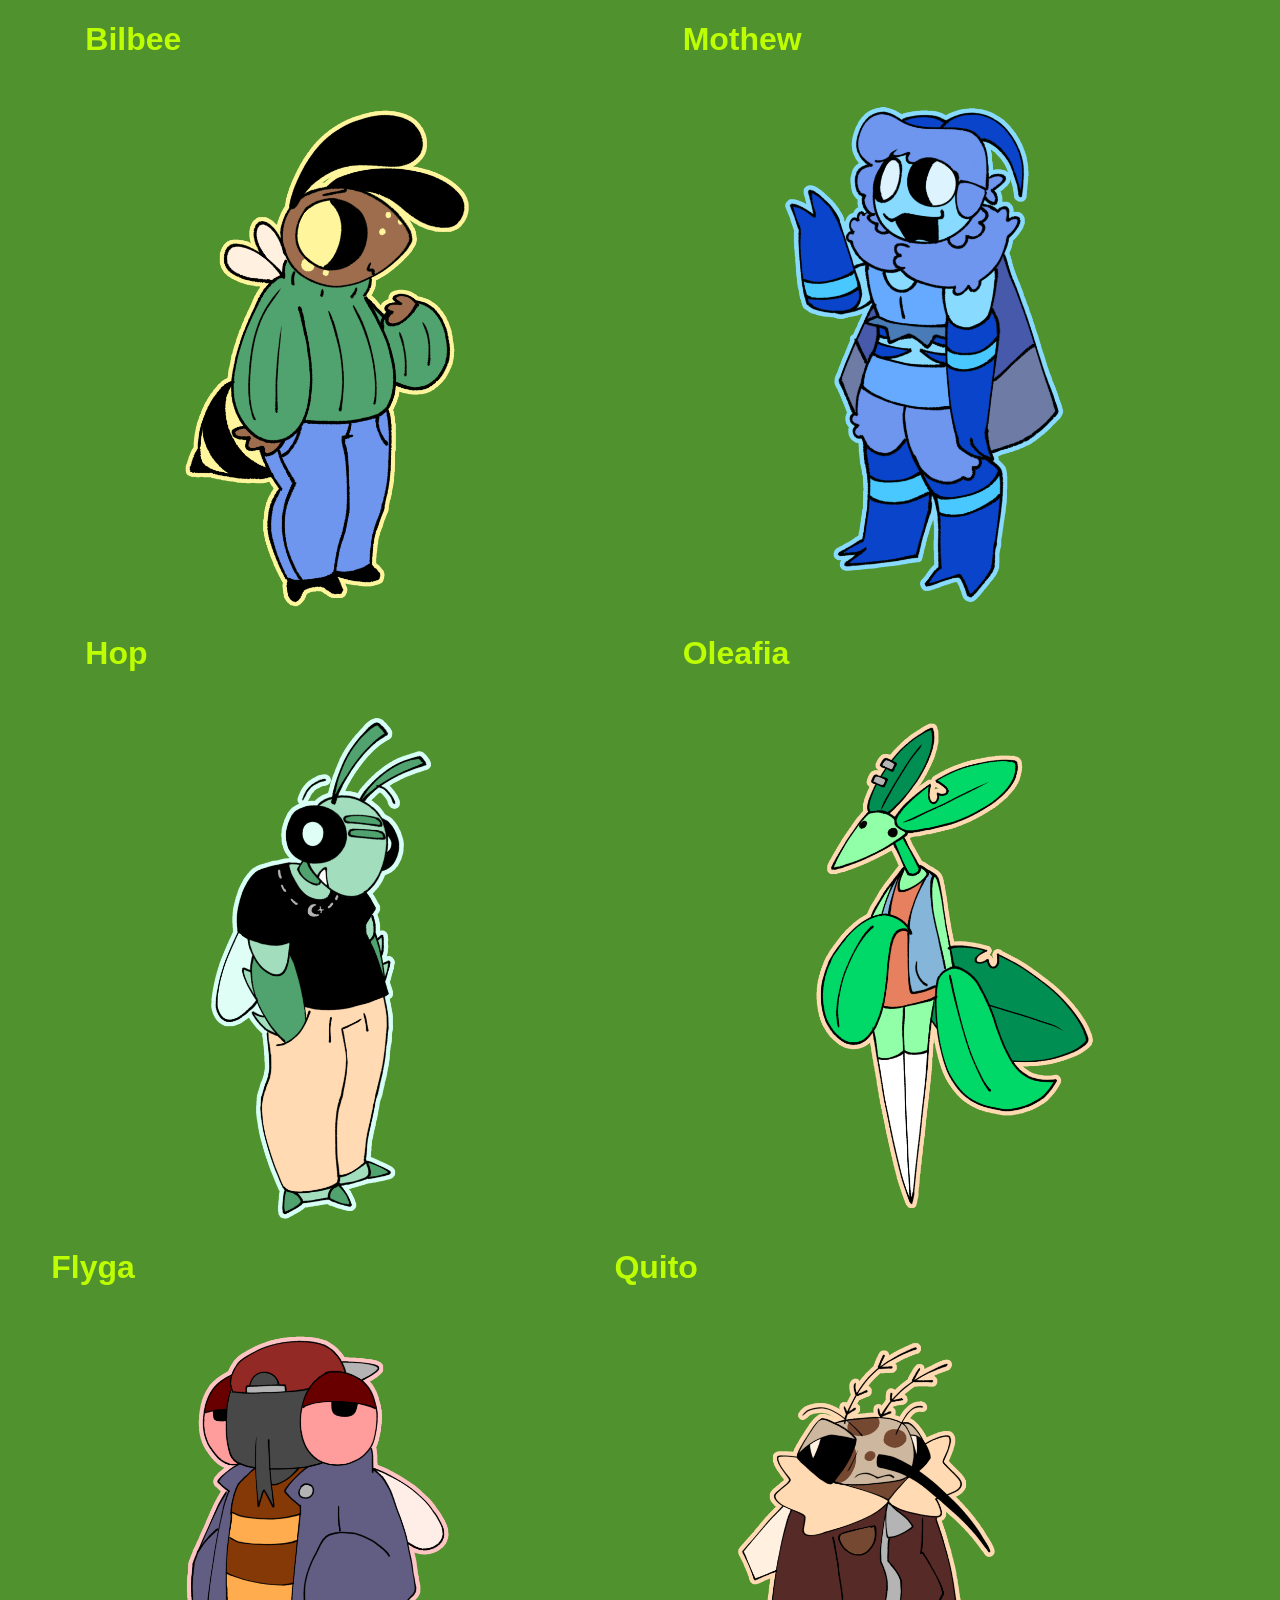
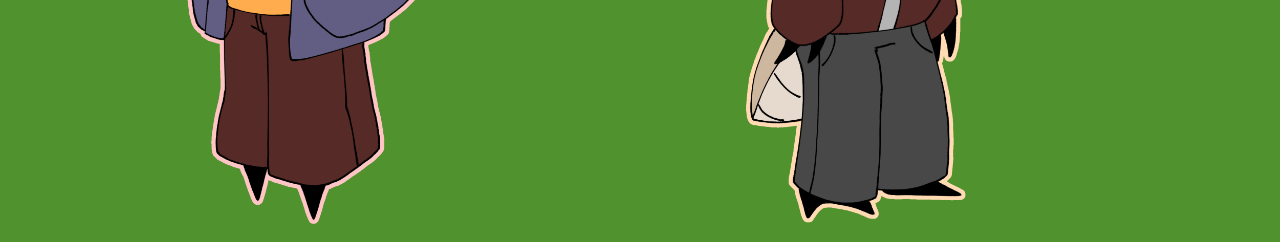
==== characters.html @ 2f62a04a "made a basic character page" ====
<!DOCTYPE html>
<html lang="en">
<head>
    <meta charset="UTF-8">
    <meta name="viewport" content="width=device-width, initial-scale=1.0">
    <title>Bugs & Bugs</title>
    <link rel="shortcut icon" href="bilbee.ico" type="image/x-icon">
    <link rel="stylesheet" href="style.css">
</head>
<body>
    <div class="characters">
        <div><h1>Bilbee</h1><br><img src="images/bilbee.png" alt="bilbee" class="imageCharacters"></div>
        <div><h1>Mothew</h1><br><img src="images/mothew.png" alt="mothew" class="imageCharacters"></div>
        <div><h1>Hop</h1><br><img src="images/hop.png" alt="hop" class="imageCharacters"></div>
        <div><h1>Oleafia</h1><br><img src="images/oleafia.png" alt="oleafia" class="imageCharacters"></div>
        <div><h1>Flyga</h1><br><img src="images/flyga.png" alt="flyga" class="imageCharacters"></div>
        <div><h1>Quito</h1><br><img src="images/quito.png" alt="quito" class="imageCharacters"></div>
        <div><h1></h1><br><img src="images/.png" alt="" class="imageCharacters"></div>
        <div><h1></h1><br><img src="images/.png" alt="" class="imageCharacters"></div>
    </div>
    <script src="script.js"></script>
</body>
</html>
---- style.css ----
body {
    color: rgba(189, 254, 2);
    background-color: rgba(80, 146, 45);
    margin: 0;
    font-family: sans-serif;
}
center {
    padding-top: 10vh;
}
.container {
    color: rgba(80, 146, 45);
    background-color: rgba(189, 254, 2);
    width: 100vw;
    height: 7vh;
    display: flex;
    justify-content: center;
    align-items: center;
    position: fixed;
}
button {
    height: 6vh;
    border: none;
    border-radius: 5px;
    background-color: rgba(80, 146, 45);
    margin: 5px;
    transition: background 0.25s;
}
button:hover {
    transition: 0.25s;
    background: rgb(99, 180, 55);
}
button:focus {
  background: rgb(99, 180, 55);
  transition: none;
}
a {
    color: rgba(189, 254, 2);
    text-decoration: none;
    font-size: xx-large;
}
.characters {
    display: flex;
    justify-content: space-evenly;
    flex-wrap: wrap;
}
.imageCharacters {
    width: 40vw;
}
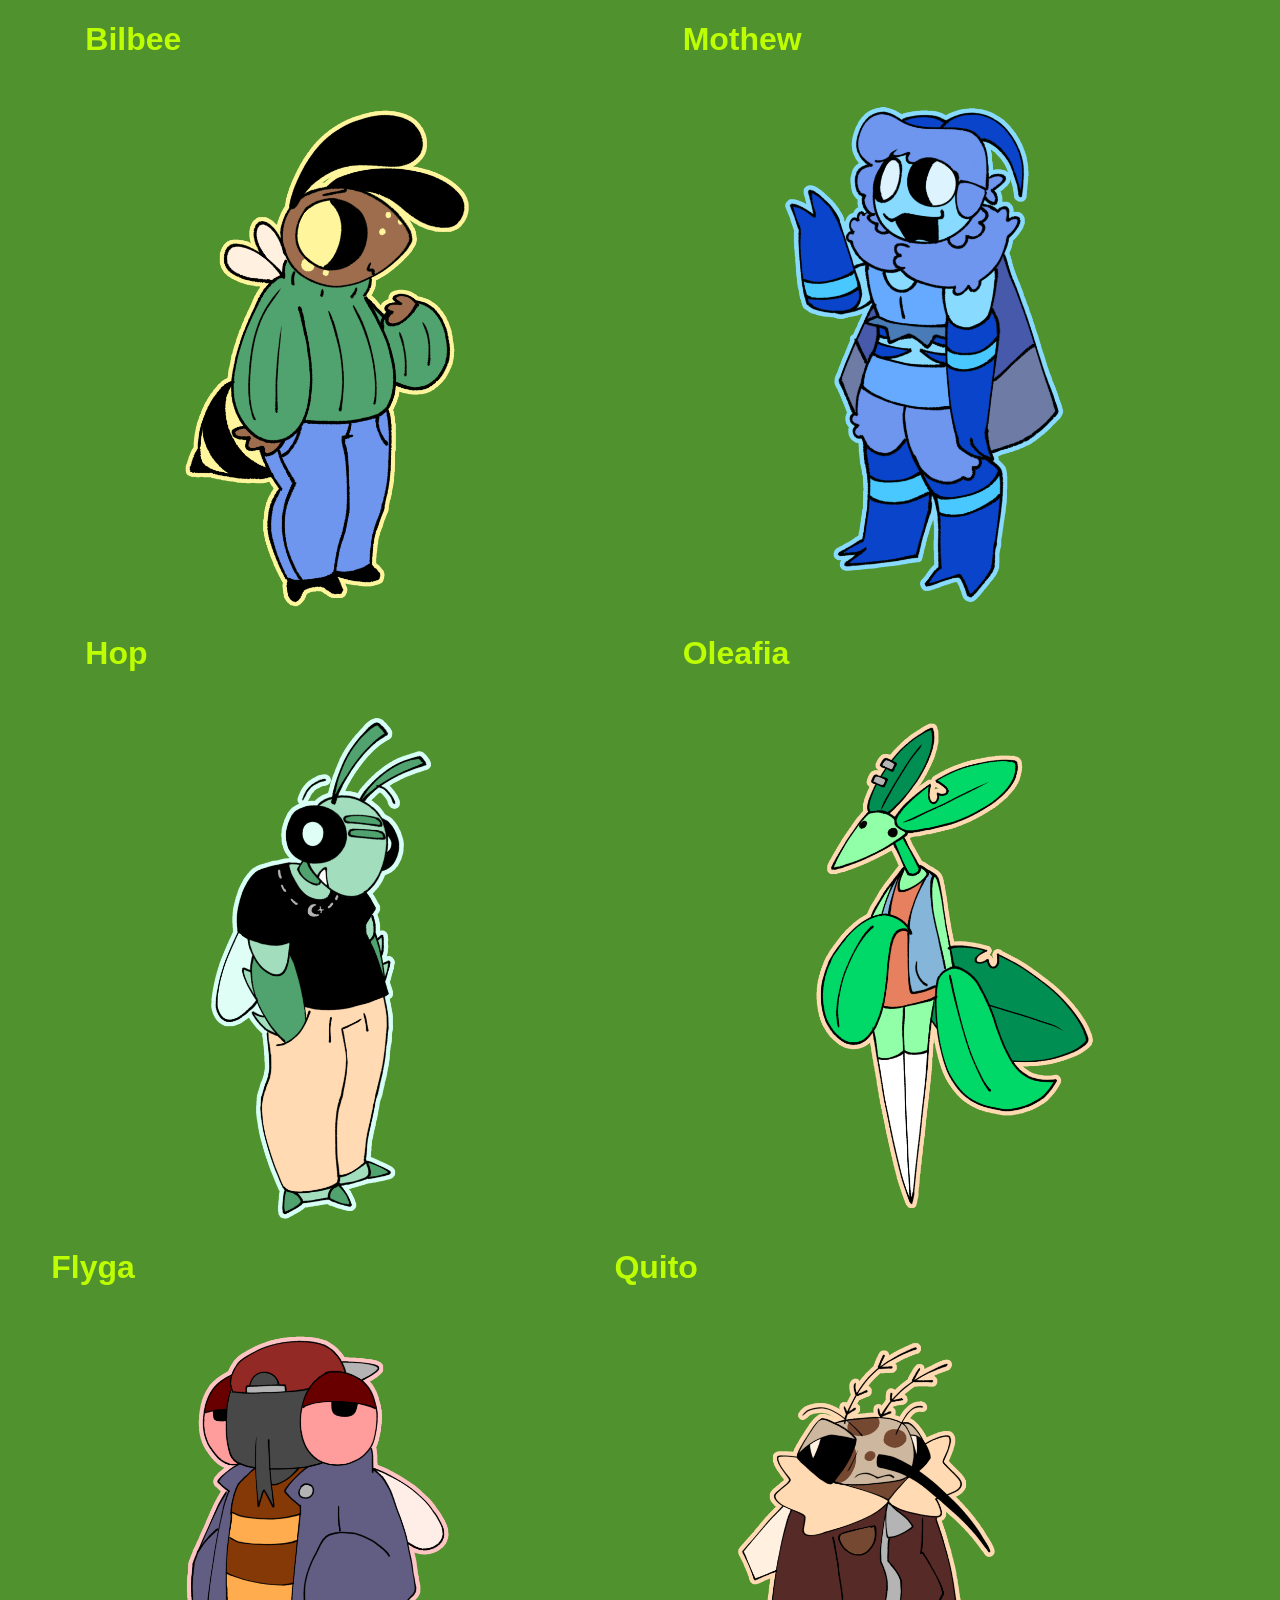
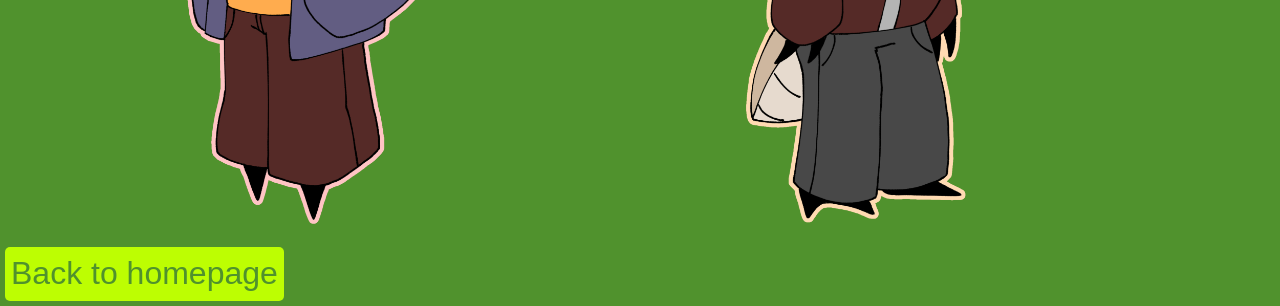
==== commit db77b2d4: "base for fanart page" ====
--- a/characters.html
+++ b/characters.html
@@ -3,7 +3,7 @@
 <head>
     <meta charset="UTF-8">
     <meta name="viewport" content="width=device-width, initial-scale=1.0">
-    <title>Bugs & Bugs</title>
+    <title>Characters</title>
     <link rel="shortcut icon" href="bilbee.ico" type="image/x-icon">
     <link rel="stylesheet" href="style.css">
 </head>
@@ -18,6 +18,7 @@
         <div><h1></h1><br><img src="images/.png" alt="" class="imageCharacters"></div>
         <div><h1></h1><br><img src="images/.png" alt="" class="imageCharacters"></div>
     </div>
+    <button class="lightback"><a href="index.html" class="darkcol">Back to homepage</a></button>
     <script src="script.js"></script>
 </body>
 </html>
--- a/style.css
+++ b/style.css
@@ -45,4 +45,19 @@
 }
 .imageCharacters {
     width: 40vw;
+}
+.hidden {
+    display: none;
+}
+.darkcol {
+    color: rgba(80, 146, 45);
+}
+.darkback {
+    background-color: rgba(80, 146, 45);
+}
+.lightcol {
+    color: rgba(189, 254, 2);
+}
+.lightback {
+    background-color: rgba(189, 254, 2);
 }
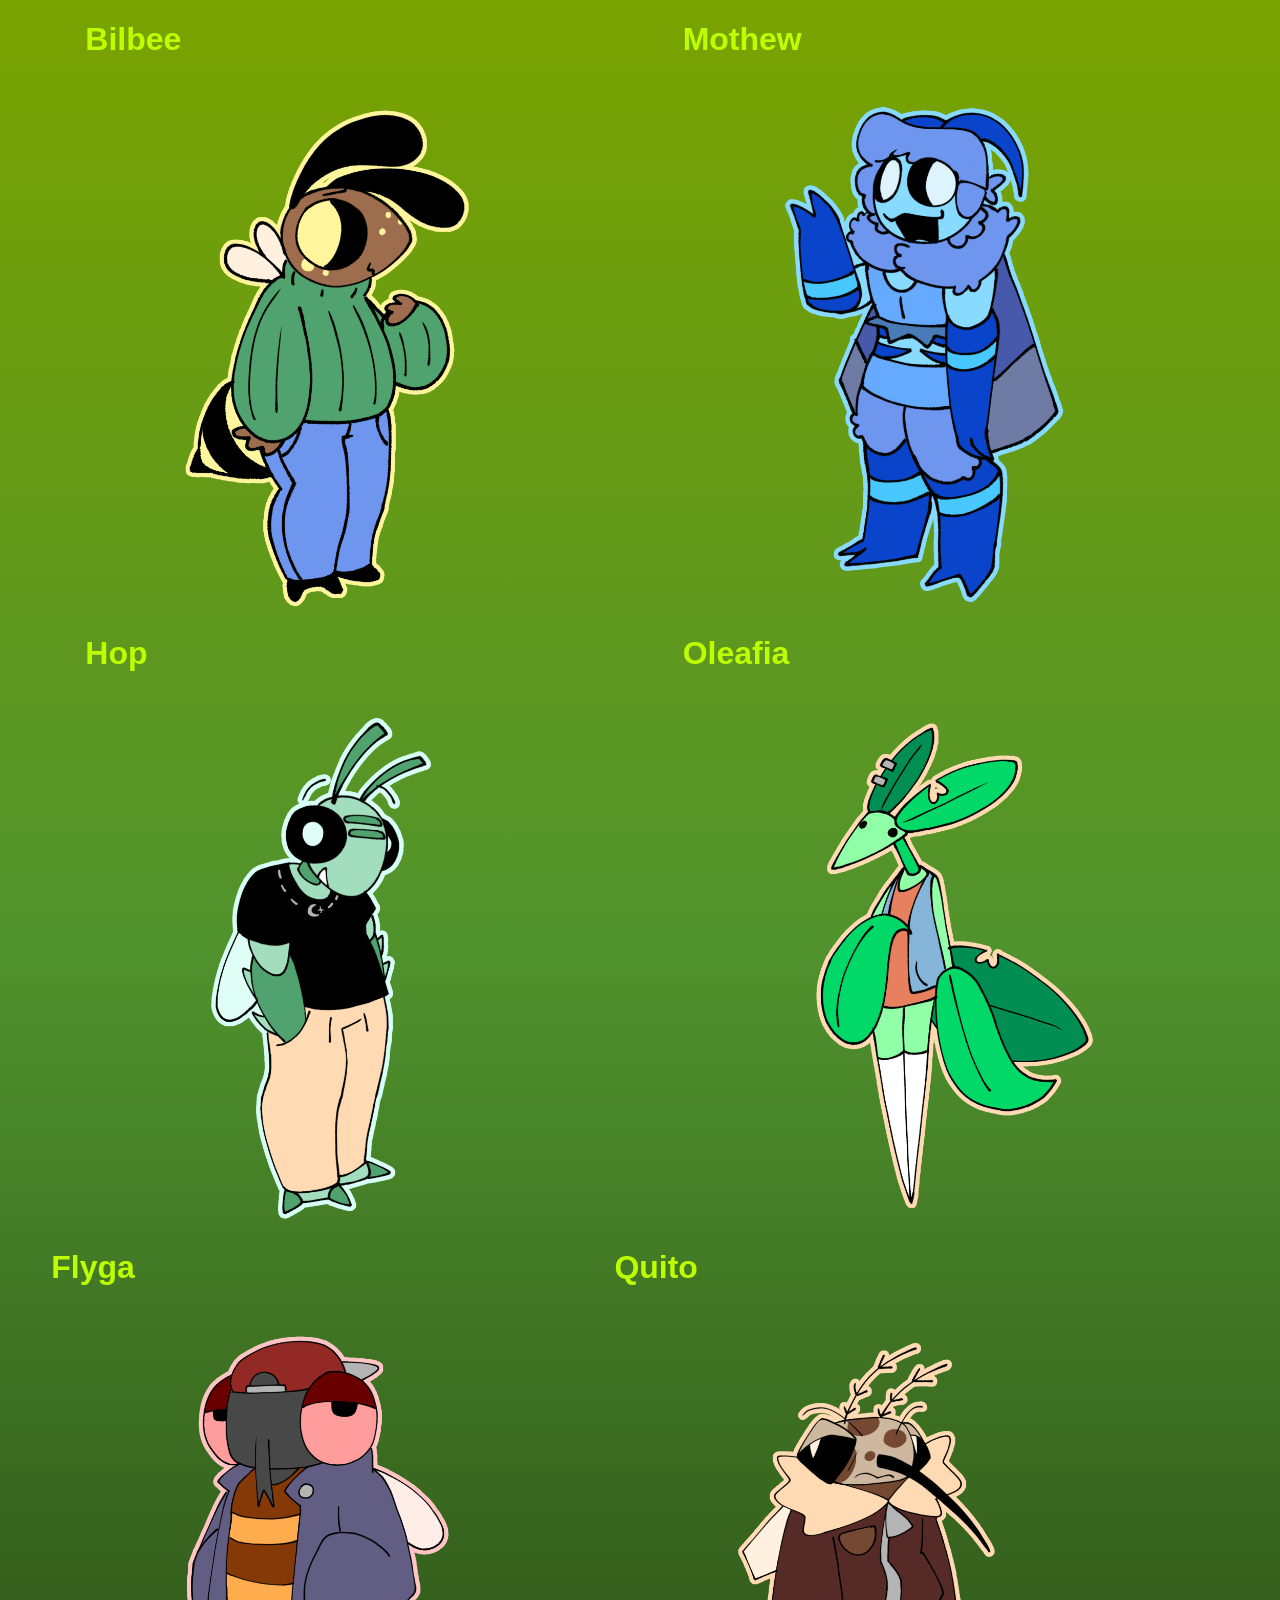
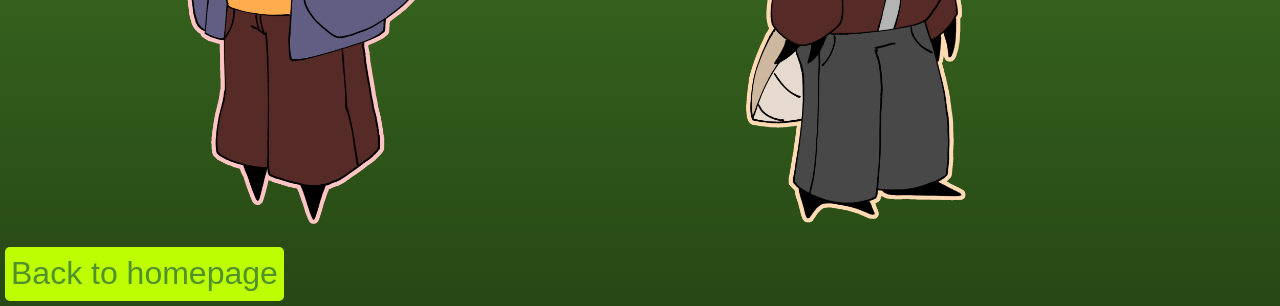
==== commit 53138488: "Add files via upload" ====
--- a/characters.html
+++ b/characters.html
@@ -1,24 +1,24 @@
-<!DOCTYPE html>
-<html lang="en">
-<head>
-    <meta charset="UTF-8">
-    <meta name="viewport" content="width=device-width, initial-scale=1.0">
-    <title>Characters</title>
-    <link rel="shortcut icon" href="bilbee.ico" type="image/x-icon">
-    <link rel="stylesheet" href="style.css">
-</head>
-<body>
-    <div class="characters">
-        <div><h1>Bilbee</h1><br><img src="images/bilbee.png" alt="bilbee" class="imageCharacters"></div>
-        <div><h1>Mothew</h1><br><img src="images/mothew.png" alt="mothew" class="imageCharacters"></div>
-        <div><h1>Hop</h1><br><img src="images/hop.png" alt="hop" class="imageCharacters"></div>
-        <div><h1>Oleafia</h1><br><img src="images/oleafia.png" alt="oleafia" class="imageCharacters"></div>
-        <div><h1>Flyga</h1><br><img src="images/flyga.png" alt="flyga" class="imageCharacters"></div>
-        <div><h1>Quito</h1><br><img src="images/quito.png" alt="quito" class="imageCharacters"></div>
-        <div><h1></h1><br><img src="images/.png" alt="" class="imageCharacters"></div>
-        <div><h1></h1><br><img src="images/.png" alt="" class="imageCharacters"></div>
-    </div>
-    <button class="lightback"><a href="index.html" class="darkcol">Back to homepage</a></button>
-    <script src="script.js"></script>
-</body>
+<!DOCTYPE html>
+<html lang="en">
+<head>
+    <meta charset="UTF-8">
+    <meta name="viewport" content="width=device-width, initial-scale=1.0">
+    <title>Characters</title>
+    <link rel="shortcut icon" href="bilbee.ico" type="image/x-icon">
+    <link rel="stylesheet" href="style.css">
+</head>
+<body>
+    <div class="characters">
+        <div><h1>Bilbee</h1><br><img src="images/bilbee.png" alt="bilbee" class="imageCharacters"></div>
+        <div><h1>Mothew</h1><br><img src="images/mothew.png" alt="mothew" class="imageCharacters"></div>
+        <div><h1>Hop</h1><br><img src="images/hop.png" alt="hop" class="imageCharacters"></div>
+        <div><h1>Oleafia</h1><br><img src="images/oleafia.png" alt="oleafia" class="imageCharacters"></div>
+        <div><h1>Flyga</h1><br><img src="images/flyga.png" alt="flyga" class="imageCharacters"></div>
+        <div><h1>Quito</h1><br><img src="images/quito.png" alt="quito" class="imageCharacters"></div>
+        <div><h1></h1><br><img src="images/.png" alt="" class="imageCharacters"></div>
+        <div><h1></h1><br><img src="images/.png" alt="" class="imageCharacters"></div>
+    </div>
+    <button class="lightback"><a href="index.html" class="darkcol">Back to homepage</a></button>
+    <script src="script.js"></script>
+</body>
 </html>
--- a/style.css
+++ b/style.css
@@ -1,63 +1,97 @@
-body {
-    color: rgba(189, 254, 2);
-    background-color: rgba(80, 146, 45);
-    margin: 0;
-    font-family: sans-serif;
-}
-center {
-    padding-top: 10vh;
-}
-.container {
-    color: rgba(80, 146, 45);
-    background-color: rgba(189, 254, 2);
-    width: 100vw;
-    height: 7vh;
-    display: flex;
-    justify-content: center;
-    align-items: center;
-    position: fixed;
-}
-button {
-    height: 6vh;
-    border: none;
-    border-radius: 5px;
-    background-color: rgba(80, 146, 45);
-    margin: 5px;
-    transition: background 0.25s;
-}
-button:hover {
-    transition: 0.25s;
-    background: rgb(99, 180, 55);
-}
-button:focus {
-  background: rgb(99, 180, 55);
-  transition: none;
-}
-a {
-    color: rgba(189, 254, 2);
-    text-decoration: none;
-    font-size: xx-large;
-}
-.characters {
-    display: flex;
-    justify-content: space-evenly;
-    flex-wrap: wrap;
-}
-.imageCharacters {
-    width: 40vw;
-}
-.hidden {
-    display: none;
-}
-.darkcol {
-    color: rgba(80, 146, 45);
-}
-.darkback {
-    background-color: rgba(80, 146, 45);
-}
-.lightcol {
-    color: rgba(189, 254, 2);
-}
-.lightback {
-    background-color: rgba(189, 254, 2);
+body {
+    color: rgba(189, 254, 2);
+    background-image: linear-gradient(rgb(122, 163, 0), rgba(80, 146, 45), rgb(39, 72, 21));
+    margin: 0;
+    font-family: sans-serif;
+}
+center {
+    padding-top: 10vh;
+}
+.logo {
+    width: 35vw;   
+}
+.container {
+    color: rgba(80, 146, 45);
+    background-color: rgba(189, 254, 2);
+    width: 100vw;
+    height: 7vh;
+    display: flex;
+    justify-content: center;
+    align-items: center;
+    position: fixed;
+}
+.hamburger {
+    background-color: transparent;
+    position: absolute;
+    right: 5px;
+    display: none;
+    width: 8vw;
+    font-size: 3vw;
+}
+.hamburgerMenu {
+  position: fixed;
+  top: 0px;
+  right: 0px;
+  z-index: 1;
+  background: black;
+  opacity: 0.9;
+  height: 100%;
+  width: 100%;
+  display: flex;
+  flex-direction: column;
+}
+button {
+    height: 6vh;
+    border: none;
+    border-radius: 5px;
+    background-color: rgba(80, 146, 45);
+    margin: 5px;
+    transition: background 0.25s;
+}
+button:hover {
+    transition: 0.25s;
+    background: rgb(99, 180, 55);
+}
+button:focus {
+  background: rgb(99, 180, 55);
+  transition: none;
+}
+a {
+    color: rgba(189, 254, 2);
+    text-decoration: none;
+    font-size: xx-large;
+}
+.characters {
+    display: flex;
+    justify-content: space-evenly;
+    flex-wrap: wrap;
+}
+.imageCharacters {
+    width: 40vw;
+}
+.hidden {
+    display: none;
+}
+.darkcol {
+    color: rgba(80, 146, 45);
+}
+.darkback {
+    background-color: rgba(80, 146, 45);
+}
+.lightcol {
+    color: rgba(189, 254, 2);
+}
+.lightback {
+    background-color: rgba(189, 254, 2);
+}
+@media only screen and (max-width: 870px) {
+    .container {
+        display: none;
+    }
+    .hamburger {
+        display: unset;
+    }
+    .logo {
+        width: 70vw;   
+    }
 }
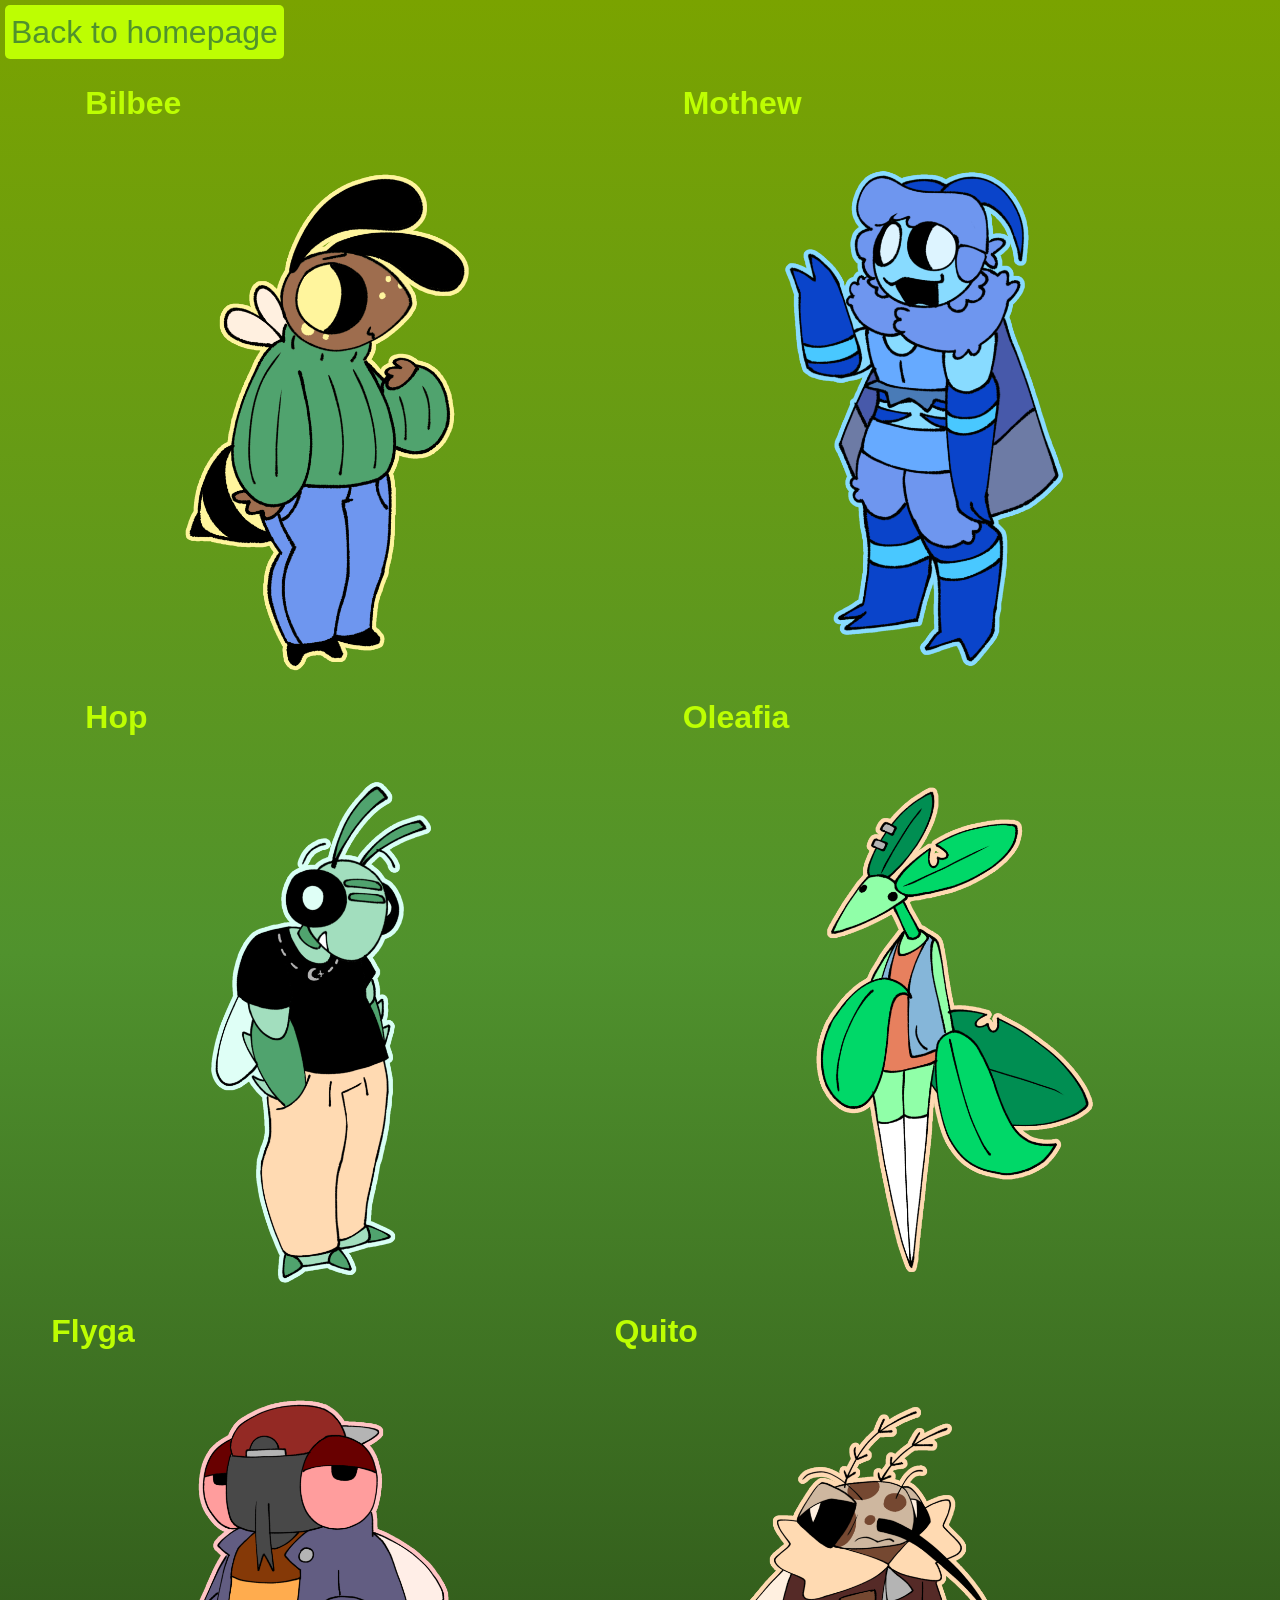
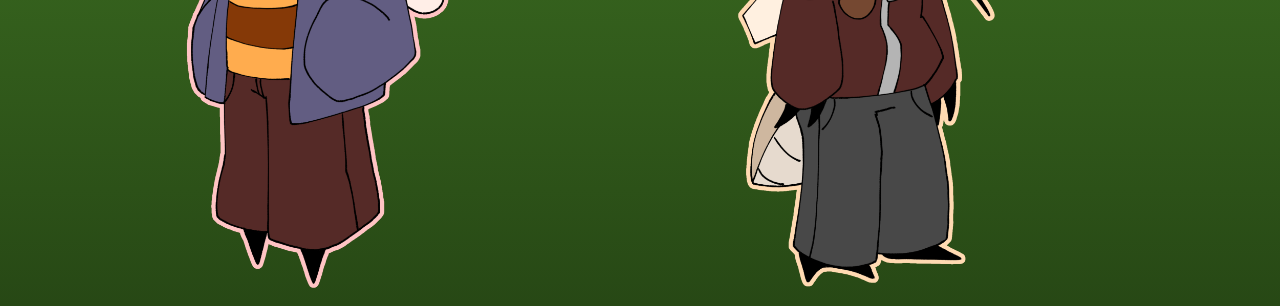
==== commit 609cc265: "changed homepage button location" ====
--- a/characters.html
+++ b/characters.html
@@ -8,6 +8,7 @@
     <link rel="stylesheet" href="style.css">
 </head>
 <body>
+    <button class="lightback"><a href="index.html" class="darkcol">Back to homepage</a></button>
     <div class="characters">
         <div><h1>Bilbee</h1><br><img src="images/bilbee.png" alt="bilbee" class="imageCharacters"></div>
         <div><h1>Mothew</h1><br><img src="images/mothew.png" alt="mothew" class="imageCharacters"></div>
@@ -18,7 +19,6 @@
         <div><h1></h1><br><img src="images/.png" alt="" class="imageCharacters"></div>
         <div><h1></h1><br><img src="images/.png" alt="" class="imageCharacters"></div>
     </div>
-    <button class="lightback"><a href="index.html" class="darkcol">Back to homepage</a></button>
     <script src="script.js"></script>
 </body>
 </html>
--- a/style.css
+++ b/style.css
@@ -69,6 +69,9 @@
 .imageCharacters {
     width: 40vw;
 }
+.imageFan {
+    height: 50vh;
+}
 .hidden {
     display: none;
 }
@@ -84,6 +87,18 @@
 .lightback {
     background-color: rgba(189, 254, 2);
 }
+.choei {
+    width: 5vw;
+    position: fixed;
+    bottom: 0px;
+    right: 0px;
+}
+.choei:hover {
+    width: 20vw;
+    bottom: -10%;
+    right: -7%;
+}
+
 @media only screen and (max-width: 870px) {
     .container {
         display: none;
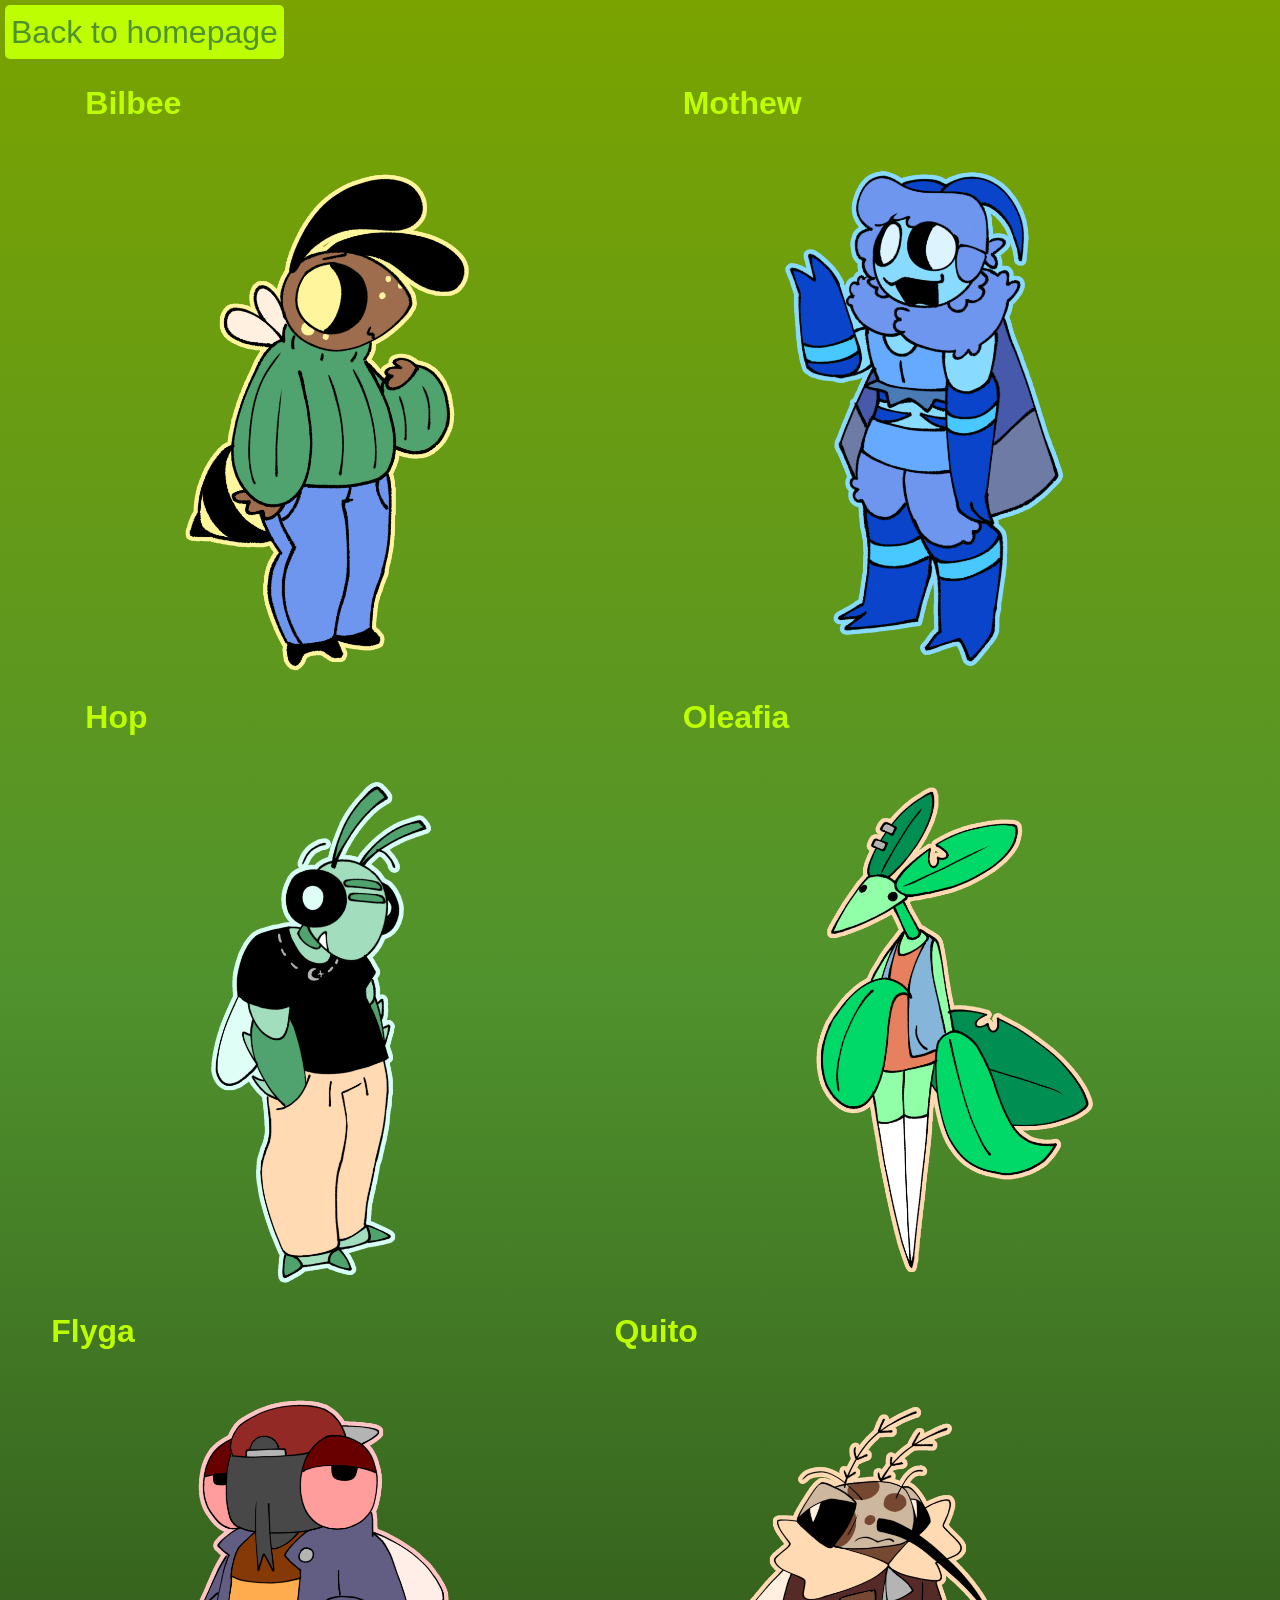
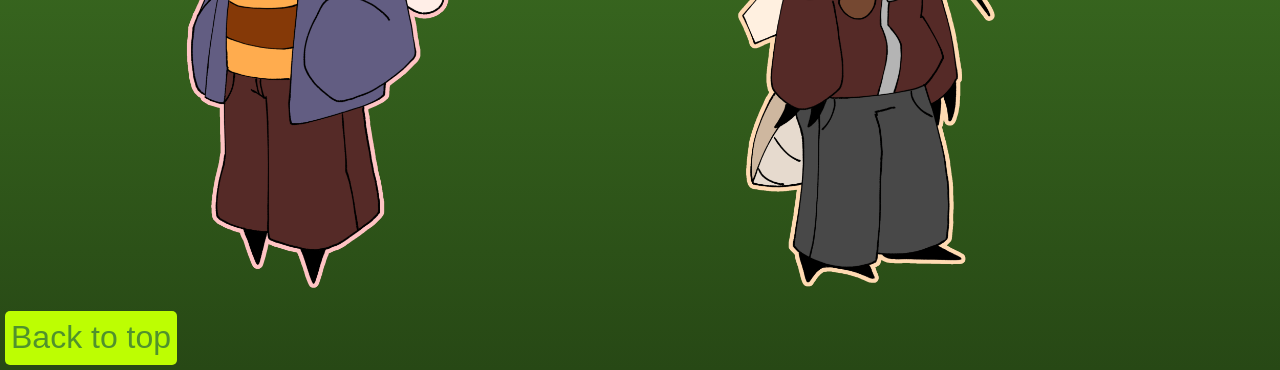
==== commit feb90945: "test for automatic comic amount" ====
--- a/characters.html
+++ b/characters.html
@@ -8,7 +8,7 @@
     <link rel="stylesheet" href="style.css">
 </head>
 <body>
-    <button class="lightback"><a href="index.html" class="darkcol">Back to homepage</a></button>
+    <button class="lightback"><a href="index.html" class="darkcol" id="top">Back to homepage</a></button>
     <div class="characters">
         <div><h1>Bilbee</h1><br><img src="images/bilbee.png" alt="bilbee" class="imageCharacters"></div>
         <div><h1>Mothew</h1><br><img src="images/mothew.png" alt="mothew" class="imageCharacters"></div>
@@ -19,6 +19,7 @@
         <div><h1></h1><br><img src="images/.png" alt="" class="imageCharacters"></div>
         <div><h1></h1><br><img src="images/.png" alt="" class="imageCharacters"></div>
     </div>
+    <button class="lightback"><a href="#top" class="darkcol">Back to top</a></button>
     <script src="script.js"></script>
 </body>
 </html>
--- a/style.css
+++ b/style.css
@@ -1,3 +1,6 @@
+html {
+    scroll-behavior: smooth;
+}
 body {
     color: rgba(189, 254, 2);
     background-image: linear-gradient(rgb(122, 163, 0), rgba(80, 146, 45), rgb(39, 72, 21));
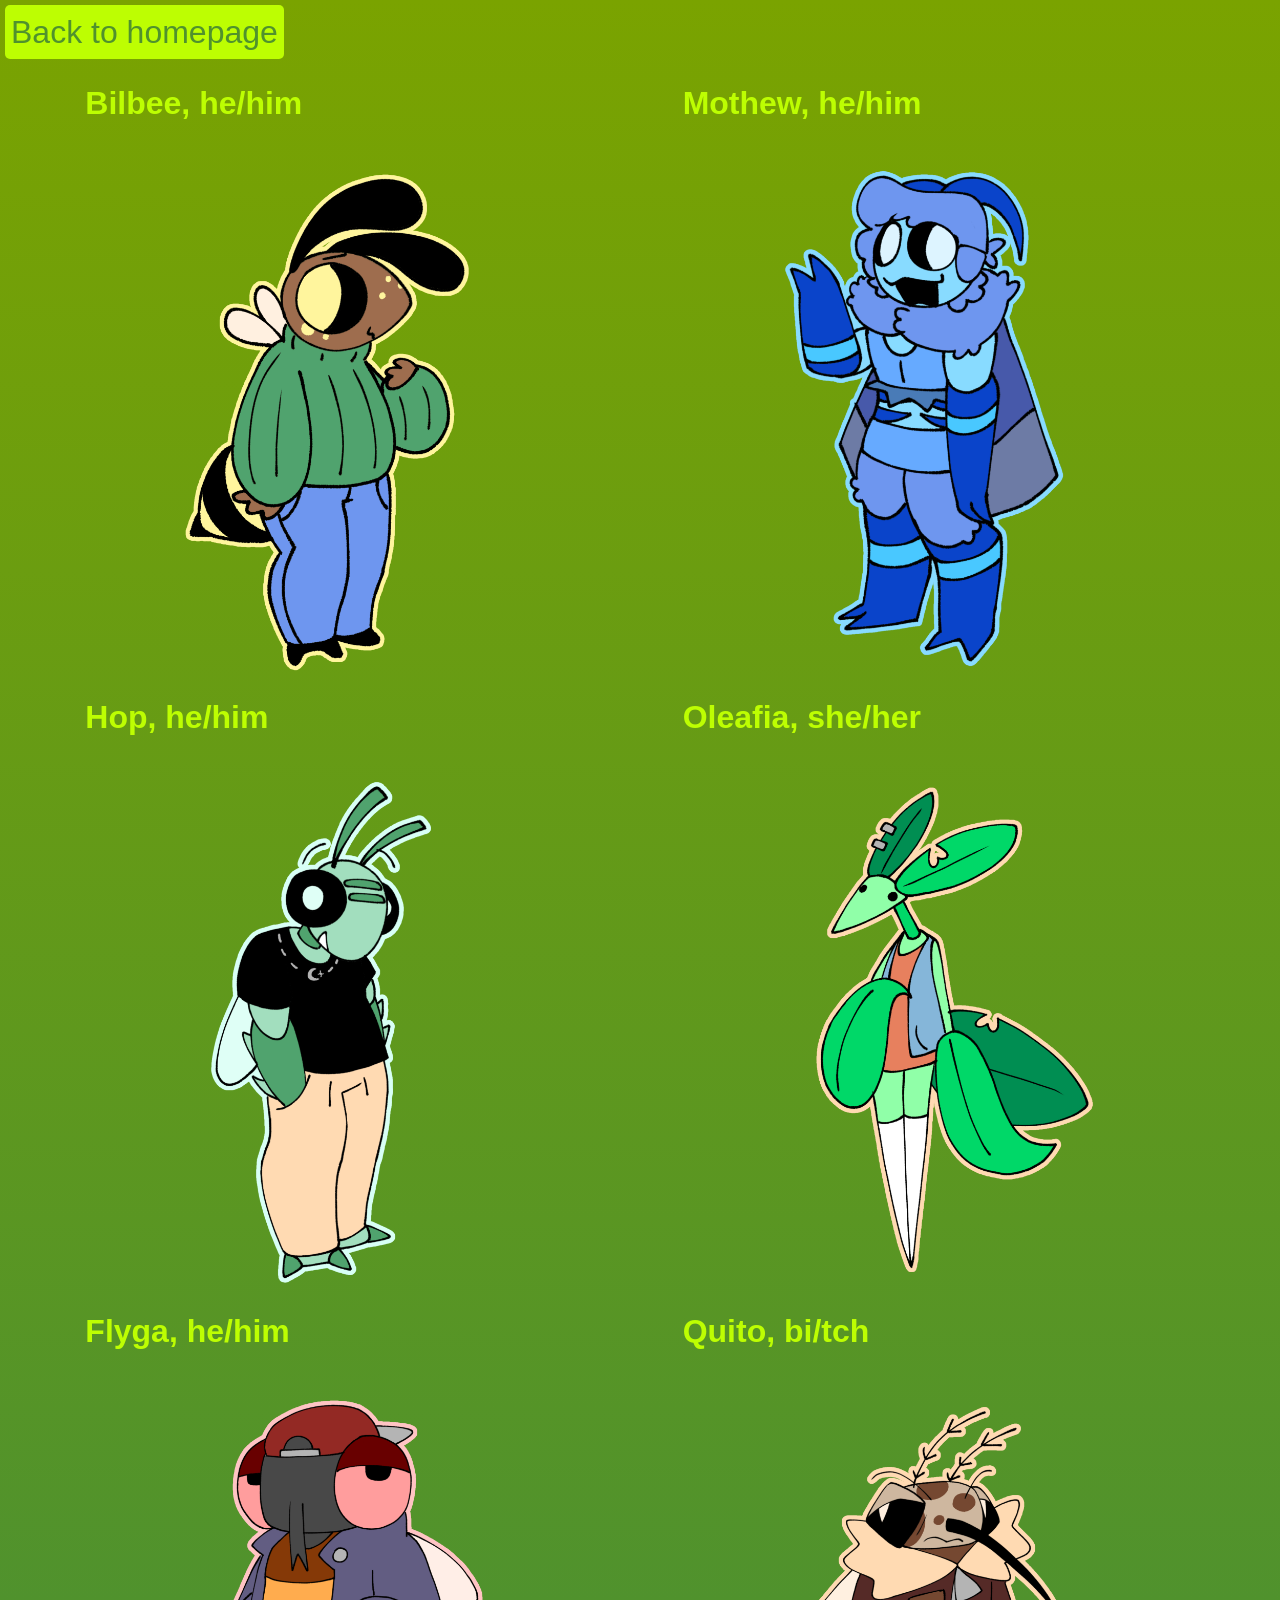
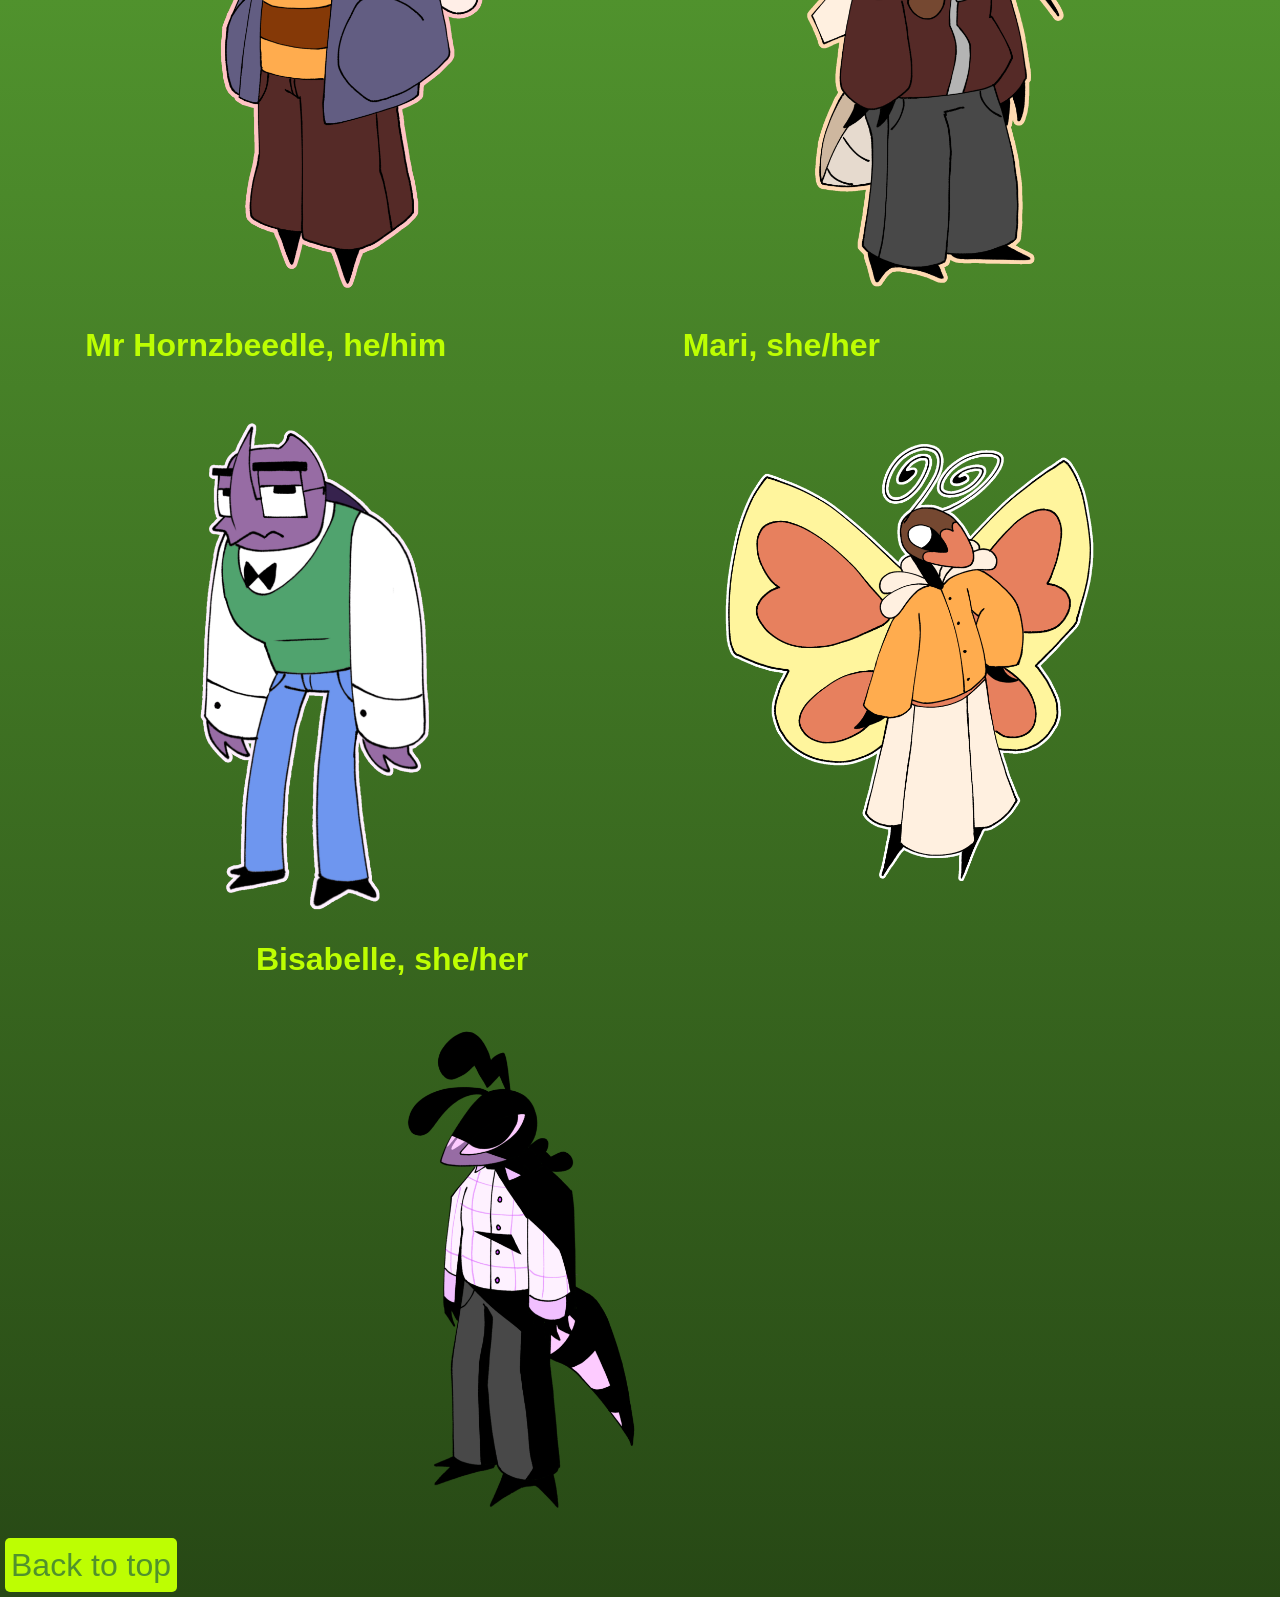
==== commit e64969c6: "added rest of characters, dont look at quitos pronouns :3" ====
--- a/characters.html
+++ b/characters.html
@@ -10,13 +10,15 @@
 <body>
     <button class="lightback"><a href="index.html" class="darkcol" id="top">Back to homepage</a></button>
     <div class="characters">
-        <div><h1>Bilbee</h1><br><img src="images/bilbee.png" alt="bilbee" class="imageCharacters"></div>
-        <div><h1>Mothew</h1><br><img src="images/mothew.png" alt="mothew" class="imageCharacters"></div>
-        <div><h1>Hop</h1><br><img src="images/hop.png" alt="hop" class="imageCharacters"></div>
-        <div><h1>Oleafia</h1><br><img src="images/oleafia.png" alt="oleafia" class="imageCharacters"></div>
-        <div><h1>Flyga</h1><br><img src="images/flyga.png" alt="flyga" class="imageCharacters"></div>
-        <div><h1>Quito</h1><br><img src="images/quito.png" alt="quito" class="imageCharacters"></div>
-        <div><h1></h1><br><img src="images/.png" alt="" class="imageCharacters"></div>
+        <div><h1>Bilbee, he/him</h1><br><img src="images/bilbee.png" alt="bilbee" class="imageCharacters"></div>
+        <div><h1>Mothew, he/him</h1><br><img src="images/mothew.png" alt="mothew" class="imageCharacters"></div>
+        <div><h1>Hop, he/him</h1><br><img src="images/hop.png" alt="hop" class="imageCharacters"></div>
+        <div><h1>Oleafia, she/her</h1><br><img src="images/oleafia.png" alt="oleafia" class="imageCharacters"></div>
+        <div><h1>Flyga, he/him</h1><br><img src="images/flyga.png" alt="flyga" class="imageCharacters"></div>
+        <div><h1>Quito, bi/tch</h1><br><img src="images/quito.png" alt="quito" class="imageCharacters"></div>
+        <div><h1>Mr Hornzbeedle, he/him</h1><br><img src="images/mrhornzbeedle.png" alt="mr hornzbeedle" class="imageCharacters"></div>
+        <div><h1>Mari, she/her</h1><br><img src="images/mari.png" alt="mari" class="imageCharacters"></div>
+        <div><h1>Bisabelle, she/her</h1><br><img src="images/bisabelle.png" alt="bisabelle" class="imageCharacters"></div>
         <div><h1></h1><br><img src="images/.png" alt="" class="imageCharacters"></div>
     </div>
     <button class="lightback"><a href="#top" class="darkcol">Back to top</a></button>
--- a/style.css
+++ b/style.css
@@ -9,6 +9,9 @@
 }
 center {
     padding-top: 10vh;
+}
+hr {
+    border: 2px, solid, rgba(189, 254, 2);
 }
 .logo {
     width: 35vw;   
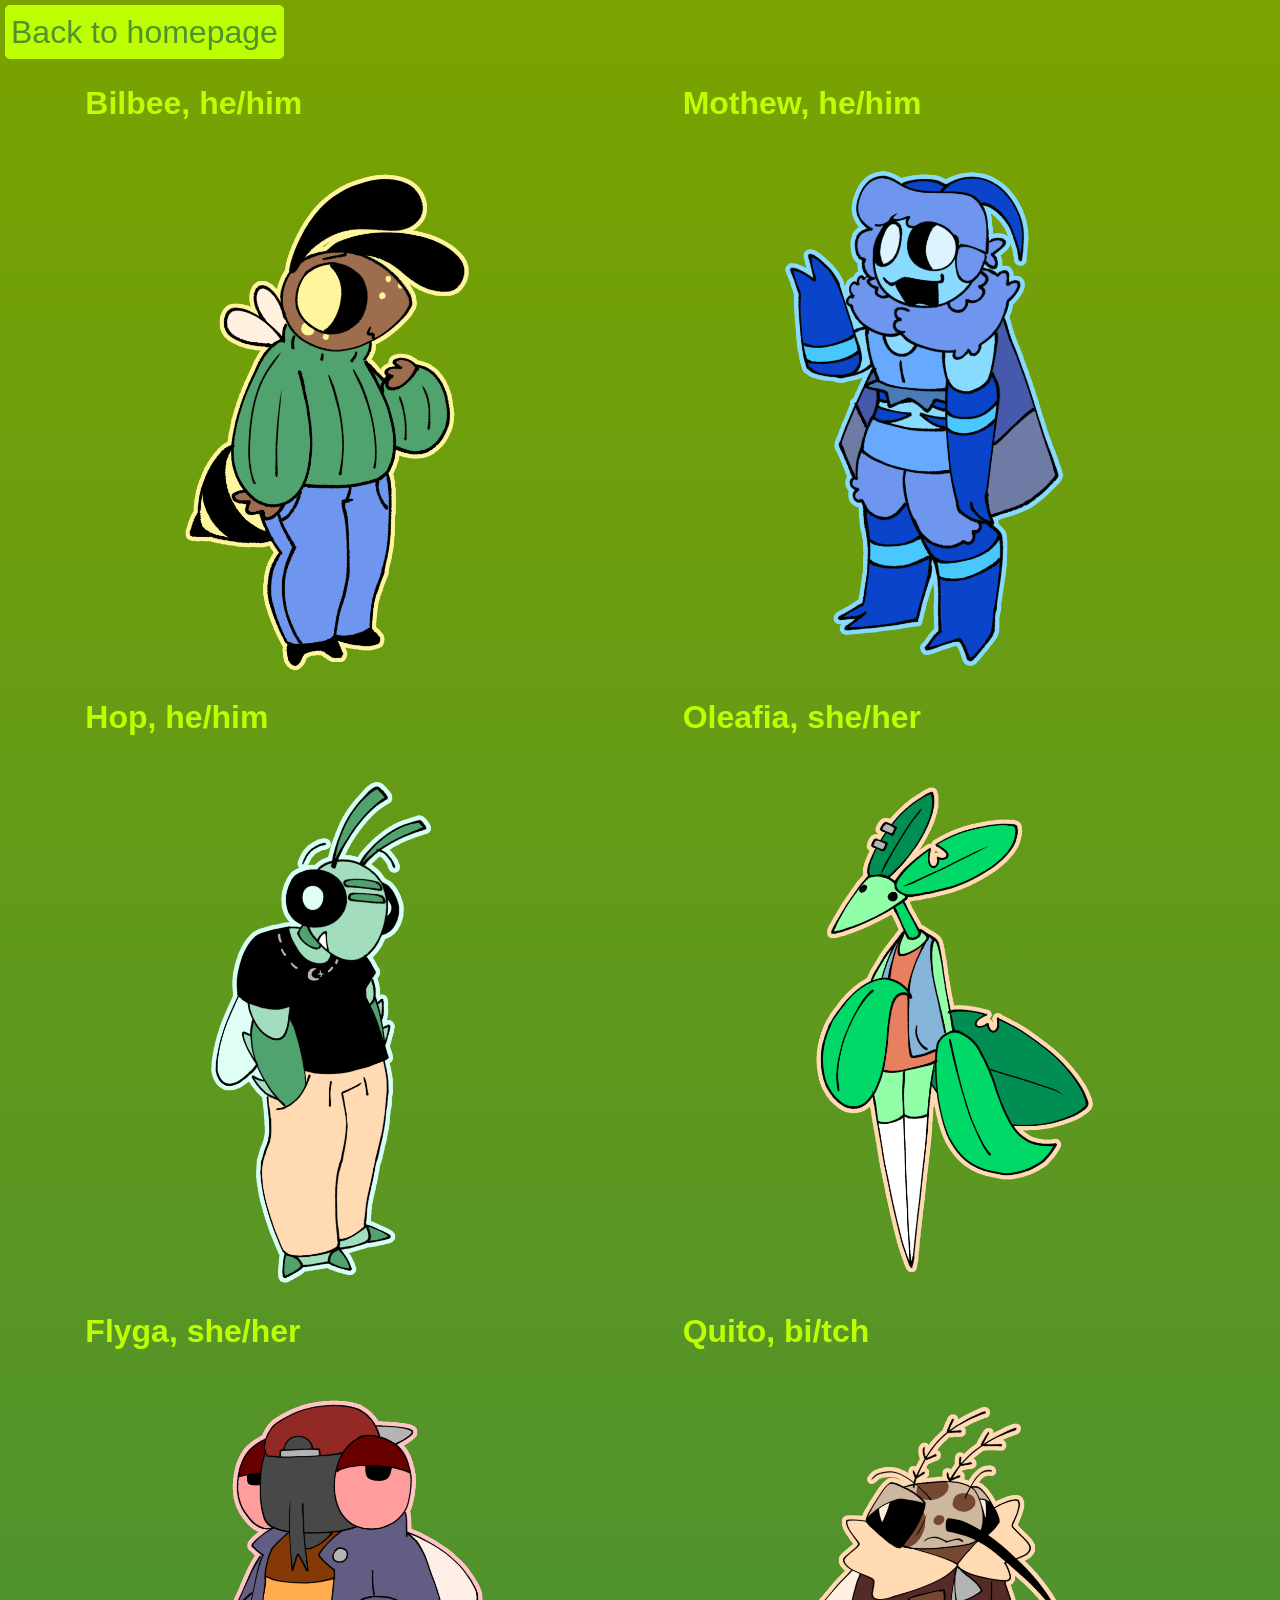
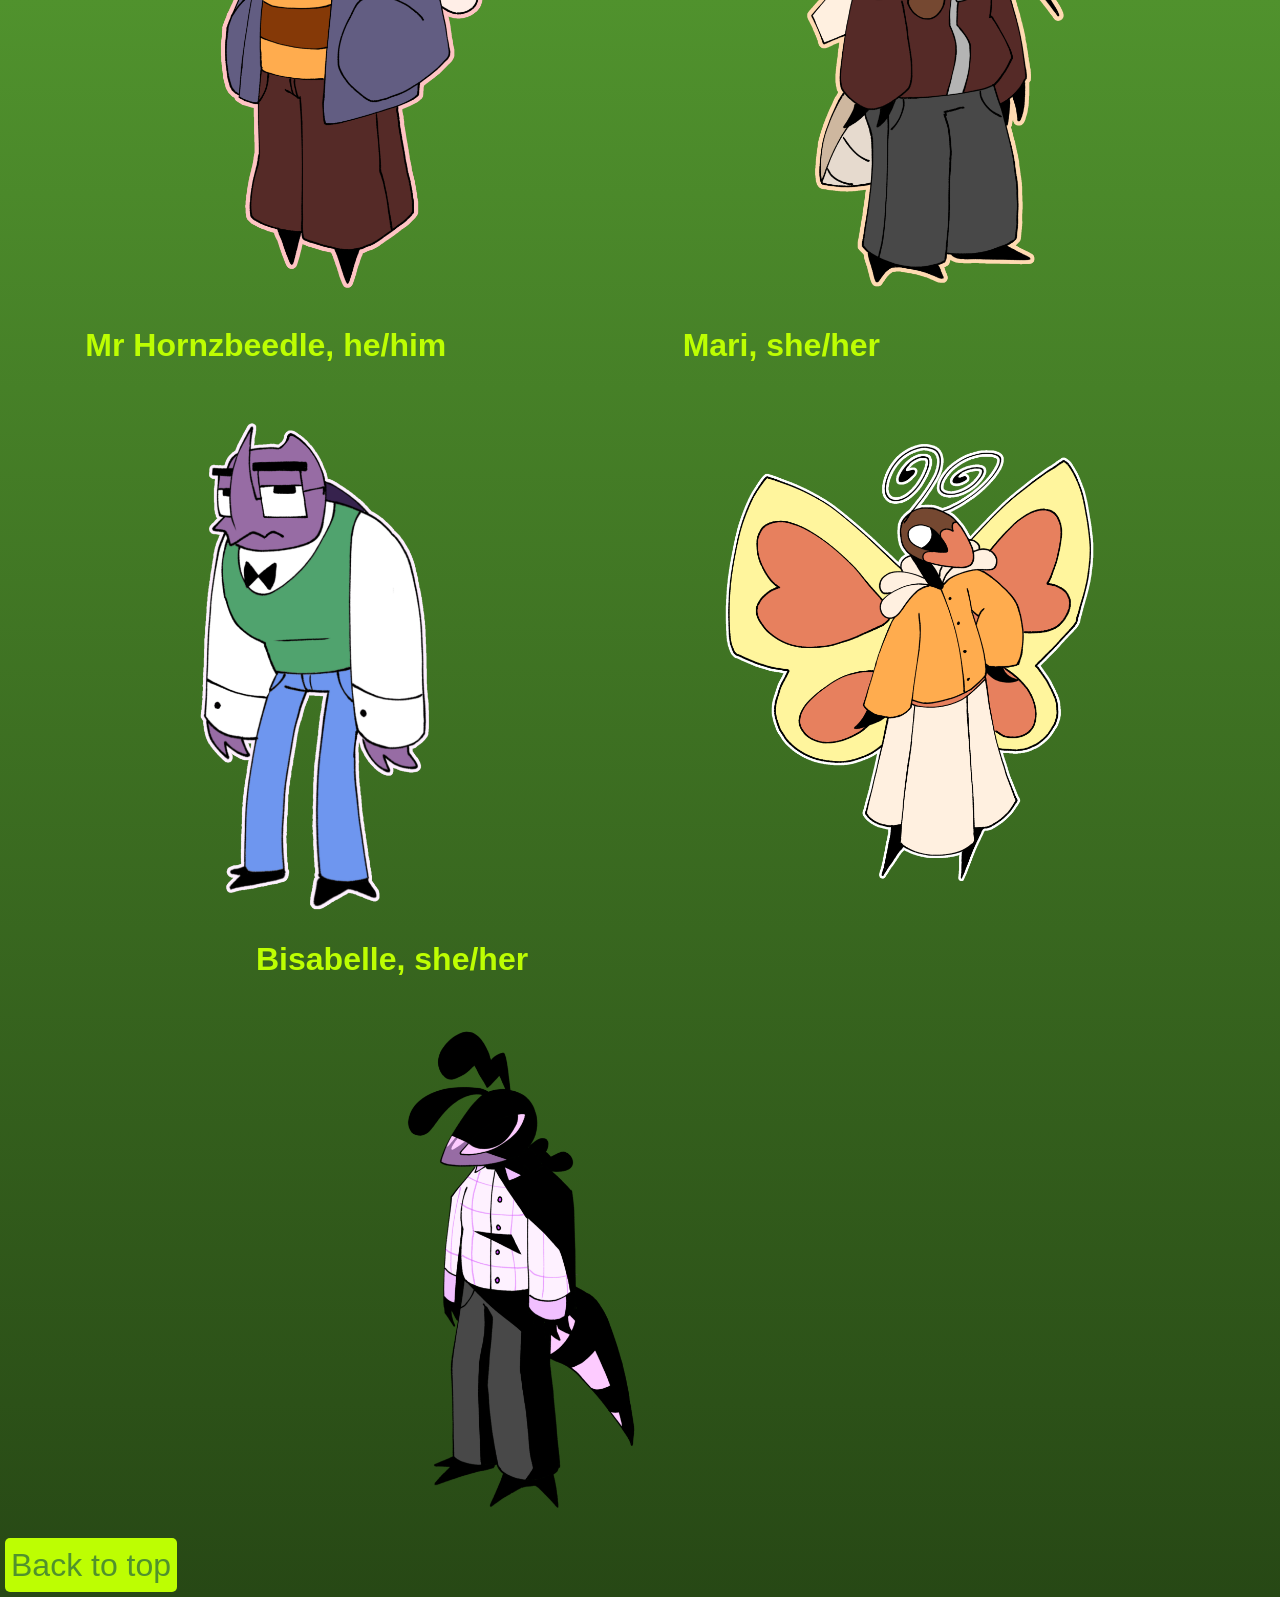
==== commit 0e0242a3: "Update characters.html" ====
--- a/characters.html
+++ b/characters.html
@@ -14,7 +14,7 @@
         <div><h1>Mothew, he/him</h1><br><img src="images/mothew.png" alt="mothew" class="imageCharacters"></div>
         <div><h1>Hop, he/him</h1><br><img src="images/hop.png" alt="hop" class="imageCharacters"></div>
         <div><h1>Oleafia, she/her</h1><br><img src="images/oleafia.png" alt="oleafia" class="imageCharacters"></div>
-        <div><h1>Flyga, he/him</h1><br><img src="images/flyga.png" alt="flyga" class="imageCharacters"></div>
+        <div><h1>Flyga, she/her</h1><br><img src="images/flyga.png" alt="flyga" class="imageCharacters"></div>
         <div><h1>Quito, bi/tch</h1><br><img src="images/quito.png" alt="quito" class="imageCharacters"></div>
         <div><h1>Mr Hornzbeedle, he/him</h1><br><img src="images/mrhornzbeedle.png" alt="mr hornzbeedle" class="imageCharacters"></div>
         <div><h1>Mari, she/her</h1><br><img src="images/mari.png" alt="mari" class="imageCharacters"></div>
--- a/style.css
+++ b/style.css
@@ -104,6 +104,16 @@
     bottom: -10%;
     right: -7%;
 }
+.casey {
+    width: 5vw;
+    position: fixed;
+    bottom: 0px;
+    left: 0px;
+}
+.casey:hover {
+    transition: all 450s ease-out;
+    transform: rotate(360deg);
+}
 
 @media only screen and (max-width: 870px) {
     .container {
@@ -115,4 +125,21 @@
     .logo {
         width: 70vw;   
     }
+    .choei {
+        width: 15vw;
+        position: fixed;
+        bottom: 0px;
+        right: 0px;
+    }
+    .choei:hover {
+        width: 15vw;
+        bottom: 0%;
+        right: 0%;
+    }
+    .casey {
+        width: 15vw;
+        position: fixed;
+        bottom: 0px;
+        left: 0px;
+    }
 }
